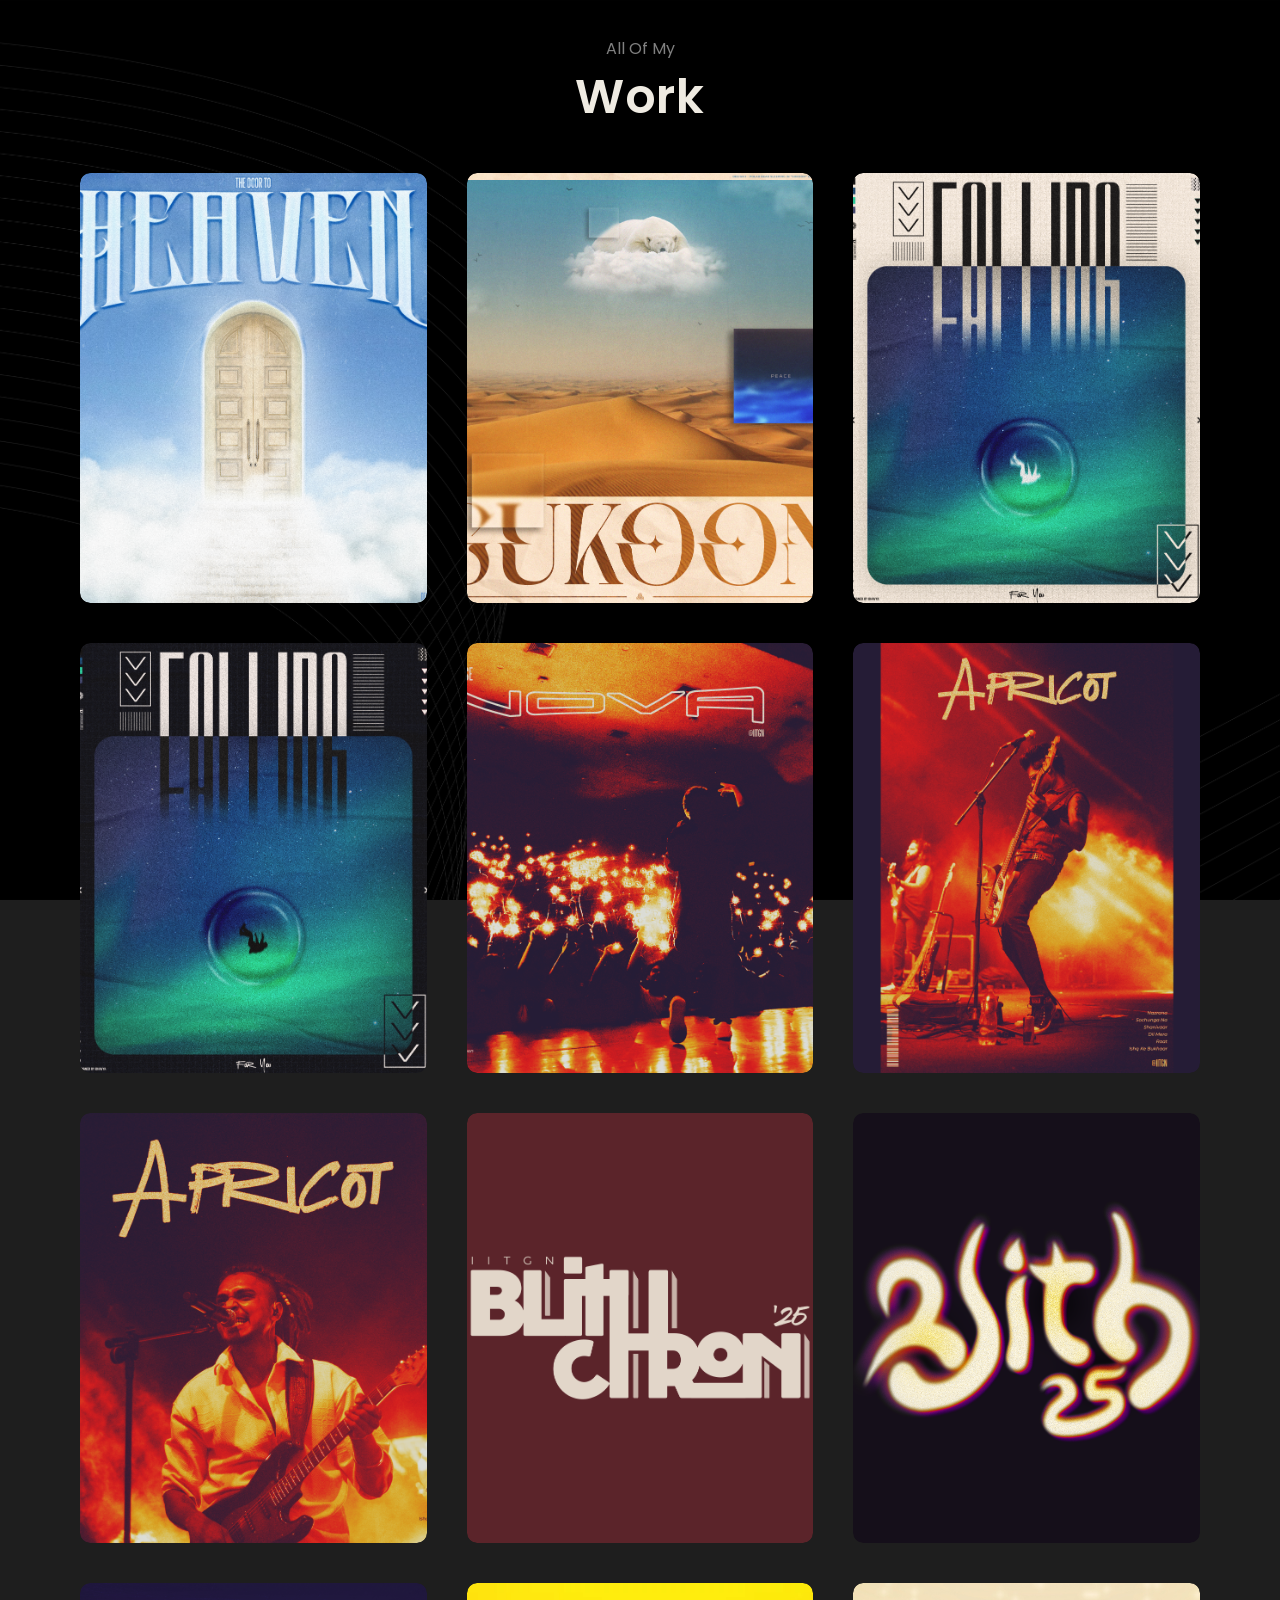
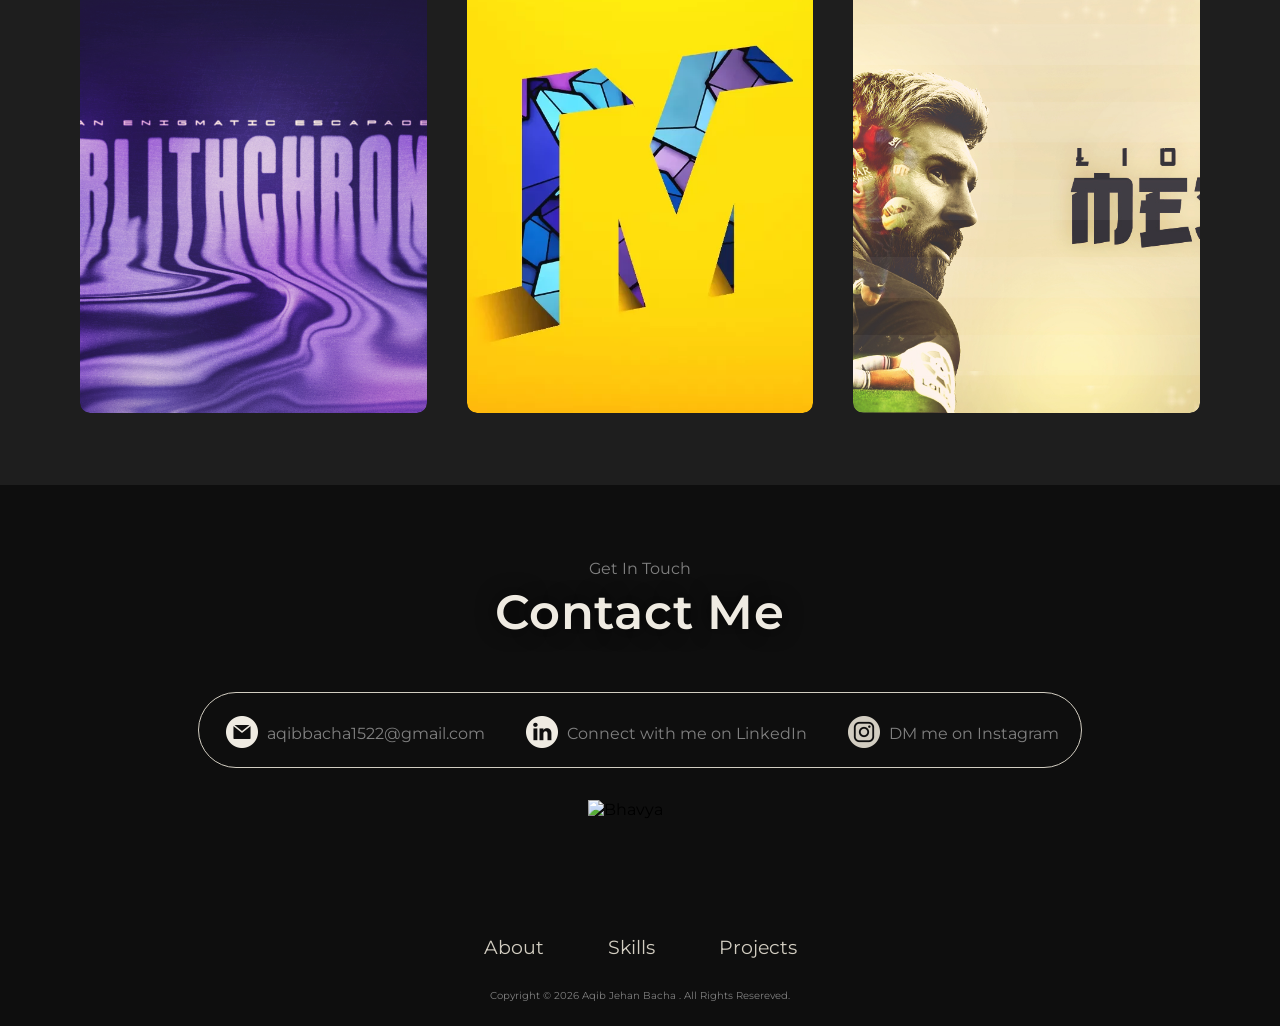
==== projects.html @ 469ee5c5 "Initial commit" ====
<!DOCTYPE html>
<html lang="en">
<head>
    <meta charset="UTF-8">
    <meta name="viewport" content="width=device-width, initial-scale=1.0">
    <title>Bhavya's Projects</title>
    <link rel="stylesheet" href="style.css">
    <link rel="stylesheet" href="mediaqueries.css">
</head>
<body>
    <section id="all-projects">
        <p class="section__text">All Of My</p>
        <h1 class="title">Work</h1>
        <div class="work-list">
            <a href="./Assets/Heaven.png"><div class="work">
                <img src="./Assets/Heaven.png" alt="The Door To Heaven">
                <div class="layer">
                    <h3>The Door To Heaven</h3>
                </div>
            </div></a>
            <a href="./Assets/Sukoon.png"><div class="work">
                <img src="./Assets/Sukoon.png" alt="Sukoon">
                <div class="layer">
                    <h3>Sukoon</h3>
                </div>
            </div></a>
            <a href="./Assets/Falling.png"><div class="work">
                <img src="./Assets/Falling.png" alt="Falling - Light">
                <div class="layer">
                    <h3>Falling - Light</h3>
                </div>
            </div></a>
            <a href="./Assets/Falling dark.png"><div class="work">
                <img src="./Assets/Falling dark.png" alt="Falling - Dark">
                <div class="layer">
                    <h3>Falling - Dark</h3>
                </div>
            </div></a>
            <a href="./Assets/nova.png"><div class="work">
                <img src="./Assets/nova.png" alt="Iqlipse Nova Poster">
                <div class="layer">
                    <h3>Iqlipse Nova @IITGN</h3>
                </div>
            </div></a>
            <a href="./Assets/apricort2.png"><div class="work">
                <img src="./Assets/apricort2.png" alt="Apricot Poster 2">
                <div class="layer">
                    <h3>Apricot Poster 2</h3>
                </div>
            </div></a>
            <a href="./Assets/tshirt idea1.png"><div class="work">
                <img src="./Assets/tshirt idea1.png" alt="Apricot Poster 1">
                <div class="layer">
                    <h3>Apricot Poster 1</h3>
                </div>
            </div></a>

            <a href="./Assets/random blith logo attempt.png"><div class="work">
                <img src="./Assets/random blith logo attempt.png" 
                alt="Minimal Clean Typography - Blithcron">
                <div class="layer">
                    <h3>Minimal Clean Typography - Blithchron</h3>
                </div>
            </div></a>
            <a href="./Assets/blith2.png"><div class="work">
                <img src="./Assets/blith2.png" alt="Typography - Blith 25">
                <div class="layer">
                    <h3>Typography - Blith 25</h3>
                </div>
            </div></a>
            <a href="./Assets/blith3.1.png"><div class="work">
                <img src="./Assets/blith3.1.png" alt="Melted Text - Blithchron">
                <div class="layer">
                    <h3>Melted Text - Blithchron</h3>
                </div>
            </div></a>
            <a href="./Assets/maxresdefault.jpg"><div class="work">
                <img src="./Assets/maxresdefault.jpg" alt="Abstract Text Wallpaper">
                <div class="layer">
                    <h3>Abstract Alphabet Wallpaper</h3>
                </div>
            </div></a>
            <a href="./Assets/messi wallpaper.jpg"><div class="work">
                <img src="./Assets/messi wallpaper.jpg" alt="Messi Wallpaper">
                <div class="layer">
                    <h3>Double Exposure Messi Wallpaper</h3>
                </div>
            </div></a>
            
        </div>
    </section>
    <section id="contact">
        <p class="section__text" style="padding-bottom: 0.3rem;">Get In Touch</p>
        <h1 class="title" style="font-weight: 600;">Contact Me</h1>
        <div class="contact-info-upper-container">
            <div class="contact-info-container">
                <a href="mailto:aqibbacha1522@gmail.com ">
                    <img src="./Assets/email.png" alt="Email icon"
                    class="icon contact-icon">
                    <p>aqibbacha1522@gmail.com </p>
                </a>
            </div>
            <div class="contact-info-container">
            <a href="https://www.linkedin.com/in/bhavya-parmar/">
                <img src="./Assets/linkedin.png" alt="LinkedIn" 
                class="icon contact-icon">
                <p>Connect with me on LinkedIn</p>
            </a>
            </div>
            <div class="contact-info-container">
            <a href="https://www.instagram.com/bhavyeahhh_/">
                <img src='./Assets/insta.png' alt="My Instagram Handle" 
                class="icon contact-icon">
                <p>DM me on Instagram</p>
            </a>
            </div>
        </div>
        <div class="logo"><img src="./Assets/Bhavya.png"
            alt="Bhavya" onclick="location.href='./index.html#profile'">
        </div>
        
    </section>
    <footer>
        <nav>
            <div class="nav-links-container">
                <ul class="nav-links">
                    <li><a href="index.html#about">About</a></li>
                    <li><a href="index.html#skills">Skills</a></li>
                    <li><a href="index.html#projects">Projects</a></li>
                </ul>
            </div>
        </nav><br>
        <p>Copyright &#169; 2026 Aqib Jehan Bacha . All Rights Resereved.</p>
    </footer>
    <script defer src="script.js"></script> 
</body>
</html>
---- style.css ----
/*GENERAL*/

@import url('https://fonts.googleapis.com/css2?family=Montserrat:ital,wght@0,100..900;1,100..900&display=swap');
@import url('https://fonts.googleapis.com/css2?family=Poppins:ital,wght@0,100;0,200;0,300;0,400;0,500;0,600;0,700;0,800;0,900;1,100;1,200;1,300;1,400;1,500;1,600;1,700;1,800;1,900&display=swap');
@font-face {
    font-family: myfont;
    src: url("./Assets/BrittanySignature.ttf") format("ttf");
    font-weight: normal;
    font-style: normal;

}

*{
    margin: 0;
    padding: 0;
}

body {   
    font-family: "Montserrat", "Poppins" ;
    background-color: #0e0e0e;

}

body::-webkit-scrollbar {
    display: none;
}

html {
    scroll-behavior: smooth;
}

p {
    color: rgb(128, 128, 128);
}

/* INTRO SCREEN */

.intro{
    position: fixed;
    z-index: 2;
    left: 0;
    top: 0;
    width: 100%;
    height: 100vh;
    background-color: #0c0c0c;
    transition: 1s;
}

.logo-header {
    position: absolute;
    top: 45%;
    left: 50%;
    transform: translate(-50%, -50%);
    color: #d2cdc1;
}

.intro-logo {
    position: relative;
    display: inline-block;
    bottom: -25px;
    opacity: 0;
    font-weight: 300;
    font-family: 'Montserrat';
}

.intro-logo.active {
    bottom: 0;
    opacity: 1;
    transition: ease-in-out 0.5s;
}

.intro-logo.fade {
    bottom: 150px;
    opacity: 0;
    transition: ease-in-out 0.5s;
}


/*TRANSITION*/

a, .btn {
  transition: all 300ms ease;  
}

/*DESKTOP NAV*/

#desktop-nav {
    display: flex;
    width: 90%;
    
    position: absolute;
    justify-content: space-between;
    align-items: center;
    height: 10vh;
    padding: 0 5%;
    z-index: 1;

    /* transition: all 300ms ease; */
}

/* .bgcolor {
    background-color:none;
    transition: all 300ms ease;
} */


.nav-links {
    gap: 4rem;
    list-style: none;
    font-size: 1.2rem;
    margin-top: 0.3rem;

}

a {
    color: #d2cdc1;
    text-decoration: none;
    text-decoration-color: #141414;
}

nav a:hover {
    color: purple;
    text-decoration: underline;
    text-underline-offset: 0.8rem;
}

#desktop-nav .logo {
    display: flex;
    height: 65px;
    width: 105px;
    margin-top: 0.5rem;
    padding-left: 10px;
}

.logo:hover {
    cursor: pointer;
}

/*HAMBURGER NAV*/


#hamburger-nav, .nav-links {
    display: flex;
}

#hamburger-nav {
    justify-content: center;
    align-items: center;
    height: 10vh;
    padding-left: 5rem;
    padding-right: 6rem;
    position: absolute;
    background-color: transparent;
    color: transparent;
    z-index: 1;
}

#hamburger-nav {
    display: none;
}

.hamburger-menu {
    position: relative;
    display: inline-block;
}

.hamburger-icon {
    display: flex;
    flex-direction: column;
    justify-content: space-between;
    height: 24px;
    width: 30px;
    cursor: pointer;
}

.hamburger-icon span {
    width: 100%;
    height: 2px;
    background-color: #d2cdc1;
    transition: all 0.3 ease-in-out;
}

.menu-links {
    position: absolute;
    top: 100%;
    right: 0;
    background-color: #141414;
    width: fit-content;
    max-height: 0;
    overflow: hidden;
    transition: all 0.3 ease-in-out;
}

.menu-links a {
    display: block;
    padding: 10px;
    text-align: center;
    font-size: 1.5rem;
    color: #d2cdc1;
    text-decoration: none;
    transition: all 0.3 ease-in-out;
}

.menu-links li {
    list-style: none;
}

.menu-links.open {
    max-height: 300px;
}

.hamburger-icon.open span:first-child {
    transform: rotate(45deg) translate(10px,5px);
}

.hamburger-icon.open span:nth-child(2) {
    opacity: 0;;
}

.hamburger-icon.open span:last-child {
    transform: rotate(-45deg) translate(10px,-5px);
}

.hamburger-icon span:first-child {
    transform: none;
}

.hamburger-icon span:first-child {
    opacity: 1;
}

.hamburger-icon span:first-child {
    transform: none;
}

/*SECTIONS*/

section {
    padding-top: 4vh;
    height: 96vh;
    box-sizing: border-box;
    min-height: fit-content;
}

.section-container {
    display: flex;
}

/*PROFILE SECTION*/

#profile {
    padding-top: 3.5rem;
    display: flex;
    justify-content: center;
    gap: 10rem;
    height: 100vh;
    background-color: #0a0a0a;
    background-image: url('./Assets/bg.png');
    background-size: cover;
    background-repeat: no-repeat;
    background-attachment: fixed;
    background-position: center;
    background-blend-mode: overlay;
    background-size: 105%;
}



.home-pic {
    display: flex;
    height: 400px;
    width: 400px;
    margin: 9.4rem 0;
    border-radius: 50%;
    box-shadow: 0 0 25px rgba(0, 0, 0,0.4);
}

.section__text {
    align-self: center;
    text-align: center;
    opacity: 0;
    transition: all 800ms;
    filter: blur(5px);
}

.show{
    opacity: 1;
    filter: blur(0);

}

.section__text p {
    color: #a9a69e;
    text-shadow: 0 0 20px rgba(0,0,0, 0.744);
}

.section__text__p1 {
    font-weight: 600;
    text-align: center;
    font-size: 1.5rem;
    margin-bottom: 0.4rem;
    margin-top: 0.7rem;
}

.section__text__p2 {
    font-weight: 400;
    letter-spacing: 0.1rem;
    font-size: 1.2rem;
}

.title {
    font-weight: 700;
    font-size: 3rem;
    text-align: center;
    color: #efebe2;
    margin-bottom: 0.6rem;
    text-shadow: 0 0 20px rgba(0,0,0, 0.744);
    letter-spacing: 0.05rem;
}

#socials_container {
    display: flex;
    justify-content: center;
    margin-top: 2rem;
    gap: 1rem;
}

/*ICONS*/

.icon {
    cursor: pointer;
    height: 2rem;
    margin-top: 1rem;
    text-shadow: 0 0 20px rgba(0,0,0, 0.8);
    padding-inline: 5px;
}

.btn-container {
    display: flex;
    justify-content: center;
    gap: 1rem;
    transition-delay: 1s;
}

.btn {
    font-weight: 600;
    transition: all 300ms ease;
    padding: 1rem;
    width: 8rem;
    border-radius: 2rem;
    margin-top: 1.4rem;   
    box-shadow: 0 0 20px rgba(0, 0, 0, 0.8);
    text-shadow: 0 0 20px rgba(0,0,0, 0.8);
}

.btn-color-1, .btn-color-2 {
    border: #d2cdc1 0.1rem solid;
}
.btn-color-2 {
    color: #d2cdc1;
}

.btn-color-1:hover, .btn-color-2:hover {
    cursor: pointer;
}

.btn-color-2:hover {
    background: none;
    color: purple;
    border: purple 0.1rem solid;
    box-shadow: 0 0 20px rgba(128,0,128,0.3);
}

.btn-color-1:hover {
    background: purple;
    color: #d2cdc1;
    border: purple;
    box-shadow: 0 0 20px rgba(128,0,128,0.3);
}

.btn-color-2 {
    background: none;
}

btn-color-2:hover {
    border:#d2cdc1 0.1rem solid;
}

.btn-container {
    gap: 1.5rem;
}

/*ABOUT SECTION*/

#about {
    position: relative;
    padding-top: 3rem;
    height: 100vh;
    background-color: #222222;
    background-image: url('./Assets/black.jpg');
    background-size: cover;
    background-repeat: no-repeat;
    background-blend-mode: overlay;
    font-family: "Poppins";
}

.title2 {
    font-family: "Poppins", sans-serif;
    color: #efebe2;
    margin-top: 0.3rem;
    font-weight: 500;
    font-size: 3rem;
    text-align: center;
    text-shadow: 0 0 20px rgba(0,0,0, 0.744);
    letter-spacing: 0.05rem;
}

.about-pic {
    height: 400px;
    width: 400px;
    margin-left: 10rem;
    margin-top: 5rem;
    border-radius: 4rem;
    box-shadow: 0 0 25px rgba(0, 0, 0,0.4);
}

.about-containers {
    gap: 4rem;
    margin-bottom: 2rem;
    padding-left: 2rem;
    padding-right: 11rem;
}

.about-details-container {
    justify-content: center;
    flex-direction: column;
    
}

.about-containers,
.about-details-container {
    display: flex;
}


.details-container {
    padding-bottom: 0.8rem;
    flex: 1;
    background: none;
    border-radius: 2.6rem;
    border: #070707 0.1rem solid;
    border-color: #d2cdc1;
    text-align: center;
    line-height: 1.25rem;
    transition: all 300ms ease;
}

.details-container:hover {
    background: #0a0a0a;
    color: purple;
    border: purple 0.1rem solid;
    box-shadow: 0 0 20px rgba(128,0,128,0.3);
}

.section-container {
    gap: 4rem;
    height: 80%;
}


.about-headings {
    color: #d2cdc1;
    padding-top: 0.3rem;
    padding-bottom: 0.3rem;
}

.text-container {
    font-family: "Poppins", sans-serif;
    font-weight: 300;
    color: #d2cdc1;
    padding-left: 2rem;
    padding-right: 11rem;
    text-align: left;
    line-height: 1.5rem;

}

/*SKILLS*/

#skills {
    position: relative;
    background-image: url(./Assets/about.jpeg);
    padding: 5rem 0;
    height: 100vh;
    background-color: #0c0c0c;
    background-size: cover;
    background-repeat: no-repeat;
    background-blend-mode: overlay;
    font-family: "Poppins";
    background-position: center;
    background-attachment: fixed;
    height: fit-content;
}

#skills .title{
    font-weight: 600;
}

.skills-subtitle {
    color: #d2cdc1;
    font-weight: 600;
    font-size: 1.75rem;
    margin-bottom: 2rem;
    margin-top: 2rem;

}

.skills-details-container {
    display: flex;
    justify-content: center;
    flex-direction: column;
}

.article-container {
    display: flex;
    text-align: initial;
    flex-wrap: wrap;
    flex-direction: row;
    gap: 2rem;
    justify-content: space-evenly;
    padding-bottom: 1rem;
}

article {
    display: flex;
    width: 15rem;
    justify-content: left;
    gap: 0.5rem;
    margin-top: 0.5rem;
}
article .icon {
    cursor: default;
}

article h3{
    color: #d2cdc1;
}

.sk-details-container {
    padding-bottom: 0.8rem;
    flex: 1;
    background: none;
    border-radius: 2.6rem;
    border: #070707 0.1rem solid;
    border-color: #d2cdc1;
    text-align: center;
    line-height: 1.25rem;
    margin-left: 11%;
    margin-right: 11%;
    margin-top: 2rem;
    padding-bottom: 0.7rem;
    transition: all 300ms ease;
}

.sk-details-container:hover{
    background: #0a0a0a;
    color: purple;
    border: purple 0.1rem solid;
    box-shadow: 0 0 15px rgba(128,0,128,0.2);
}



/* PROJECTS */

#projects {
    position: relative;
    background-image: url("./Assets/huji22.jpg");
    background-color: #1e1e1e;
    background-size: cover;
    background-repeat: no-repeat;
    background-blend-mode: overlay;
    font-family: "Poppins";
    height: fit-content;
    padding-bottom: 3rem;
}

#projects .title {
    font-weight: 600;
}

.work-list {
    display: grid;
    grid-template-columns: repeat(auto-fit, minmax(300px, 2fr));
    grid-gap: 40px;
    margin: 40px 5rem;
}

.work {
    border-radius: 10px;
    position: relative;
    overflow: hidden;
}

.work img {
    width: 100%;
    border-radius: 10px;
    display: block;
    aspect-ratio: 1/1;
    transition: transform 0.3s;
}

.layer {
    width: 100%;
    height: 0;
    background: linear-gradient(rgba(0,0,0,0), #070707) ;
    border-radius: 10px;
    position: absolute;
    left: 0;
    bottom: 0;
    overflow: hidden;
    display: flex;
    align-items: center;
    justify-content: center;
    flex-direction: column;
    text-align: center;
    transition: height 0.3s;
}

.layer h3 {
    color: #d2cdc1;
    text-shadow: 0 0 40px #070707;
    font-weight: 600;
}


.work img {
    height: 430px;
    width: 100%;
    object-fit: cover;
}

.work:hover img{
    transform: scale(1.1);
    width: 100%;
    border-radius: 10px;
    display: block;
    
}

.work:hover .layer {
    height: 100%;
}

.work:hover{
    box-shadow:  0 0 40px rgba(0, 0, 0, 0.204);
}

#projects button {
    margin: 3rem auto auto auto;
    display: block;
}


/* CONTACT */

#contact {
    height: 50vh;
    display: flex;
    justify-content: center;
    flex-direction: column;
    align-items: center;
    padding-bottom: 2rem;
}

.contact-info-upper-container {
    display: inline-block;
    justify-content: center;
    border-radius: 4rem;
    border: #d2cdc1 0.1rem solid;
    margin-top: 2.6rem;
    margin-left: auto;
    margin-right: auto;
    margin-bottom: 1rem;
    padding: 0.4rem;
    transition: all 0.3s ease;
}

.contact-info-upper-container:hover {
    border-color: purple;
    box-shadow: 0 0 30px rgba(128, 0, 128, 0.14);
}

.contact-info-container {
    display: inline-block;
    align-items: center;
    justify-content: center;
    gap: 1rem;
    margin: 0.05rem 1rem;
    padding-bottom: 0.5rem;
    width: auto;
}

.contact-info-container p {
    display: inline-block;
    justify-content: center;
    vertical-align: 9px;
}

.contact-info-container img:hover {
    color: purple;
    fill: purple;
}


#contact .logo img {
    display: flex;
    margin-top: 1rem;
    justify-content: center;
    align-items: center;
    height: 65px;
    width: 105px;
 
}

/* FOOTER */

footer{
    display: flex;
    flex-direction: column;
    align-items: center;
    justify-content: center;
}

footer .nav-links-container, .nav-links {
    padding: 0;
    margin: auto;
}
footer nav{
    padding: 0;
}

footer .nav-links-container2 {
    display: flex;
    flex-direction: column;
    justify-content: center;
    align-items: center;
    padding: 0;
    margin-top: 0.5rem;
}

.nav-links-container2 .nav-links{
    padding: 0;
    align-items: center;
    display: flex;
    flex-direction: row;
    justify-content: center;
}

footer p {
    display: flex;
    justify-content: center;
    margin-top: 0.7rem;
    padding-bottom: 1.5rem;
    font-size: x-small;
}


/* ALL PROJECTS PAGE */

#all-projects {
    position: relative;
    background-image: url("./Assets/huji25.jpg");
    background-color: #1e1e1e;
    background-size: cover;
    background-repeat: no-repeat;
    background-blend-mode: overlay;
    background-position: center;
    background-attachment: fixed;
    font-family: "Poppins";
    height: auto;
    padding-bottom: 2rem;
}

#all-projects p{
    height: 100%;
}


#all-projects .title{
    font-weight: 600;
}
---- mediaqueries.css ----
@media screen and (max-width: 1244px){
    #about{
        height: fit-content;
        padding-bottom: 4rem;
    }
    #about .section__pic-container{
        display: flex;
        justify-content: center;
        align-items: center;
    }
    .about-pic {
        width: 300px;
        height: 300px;
        margin: auto;
        margin-top: 2rem;
        margin-left: 2rem;
    }
    .about-containers {
        display: flex;
        flex-direction: row;
        flex-wrap: wrap;
        flex: 1;
        justify-content: center;
        align-items: center;
        margin-top: 2rem;
        padding: 0 2rem;
        gap: 2rem;
    }
    .about-containers .details-container {
        padding-left: 2rem;
        padding-right: 2rem;
        min-width: 16rem;
    }
    #about .text-container {
        padding: 0 2rem;
    }

}
@media screen and (max-width: 1140px){
    
    #desktop-nav .nav-links {
        display: none;
    }
    #desktop-nav{
        margin: 0;
        left: 0;
    }
    #hamburger-nav{
        display: flex;
        right: 0;
        padding-right: 5%;
    }
    #skills, .skills-details-container {
        padding-bottom: 3rem;
    }
    #profile{
        height: auto;
        padding-top: 7rem;
        padding-bottom: 2rem
    }
    #profile, .section-container {
        display: block;
    }

    section, .section-container {
        height: fit-content;
        justify-content: center;
    }
    section {
        padding: 5%;
    }
    .home-pic {
        width: 275px;
        height: 275px;
        margin: auto;
    }
    .about-pic {
        width: 300px;
        height: 300px;
        margin: auto;
        margin-top: 2rem;

    }
    .intro{
        width:100%;
    }
    .hamburger-nav{
        right: 0;
    }


    #skills{
        height: fit-content;
    }

    .skills-details-container{
        padding: 0 8%;
    }

    .sk-details-container{
        margin: 0;
    }
    #contact {
        height: fit-content;
    }
    #contact .title{
        margin-bottom: 2rem;
    }
    .contact-info-upper-container{
        width: fit-content;
        display: flex;
        flex-direction: column;
        border-radius: 2rem;
        margin: 0;
        margin-bottom: 1rem;
        padding: 0;
        padding-bottom: 0.2rem;
    }
    footer{
        display: flex;
        flex-direction: column;
        align-items: center;
        justify-content: center;
    }

    footer .nav-links-container, .nav-links {
        padding: 0;
        margin: auto;
    }
    footer nav{
        padding: 0;
    }

    #all-projects{
        width: 100%;
        margin: 0;
    }
    .work-list{
        grid-template-columns: repeat(auto-fit, minmax(400px, 1fr));
        padding: 0 5%;
    }

}

@media screen and (max-width: 825px){
    .about-containers .details-container {
        padding-left: 2rem;
        padding-right: 2rem;
        max-width: 15rem;
    }
}

@media screen and (max-width: 620px){
    .work-list{
        margin: 0;
        grid-template-columns: auto;
    }
    section{
        width: auto;
        margin-left: 0;
        margin-right: 0;
        padding: 3%;
    }
    #contact{
        margin-top: 1rem;
    }
}

@media(prefers-reduced-motion) {
    .section__text{
        transition: none;
    }
}
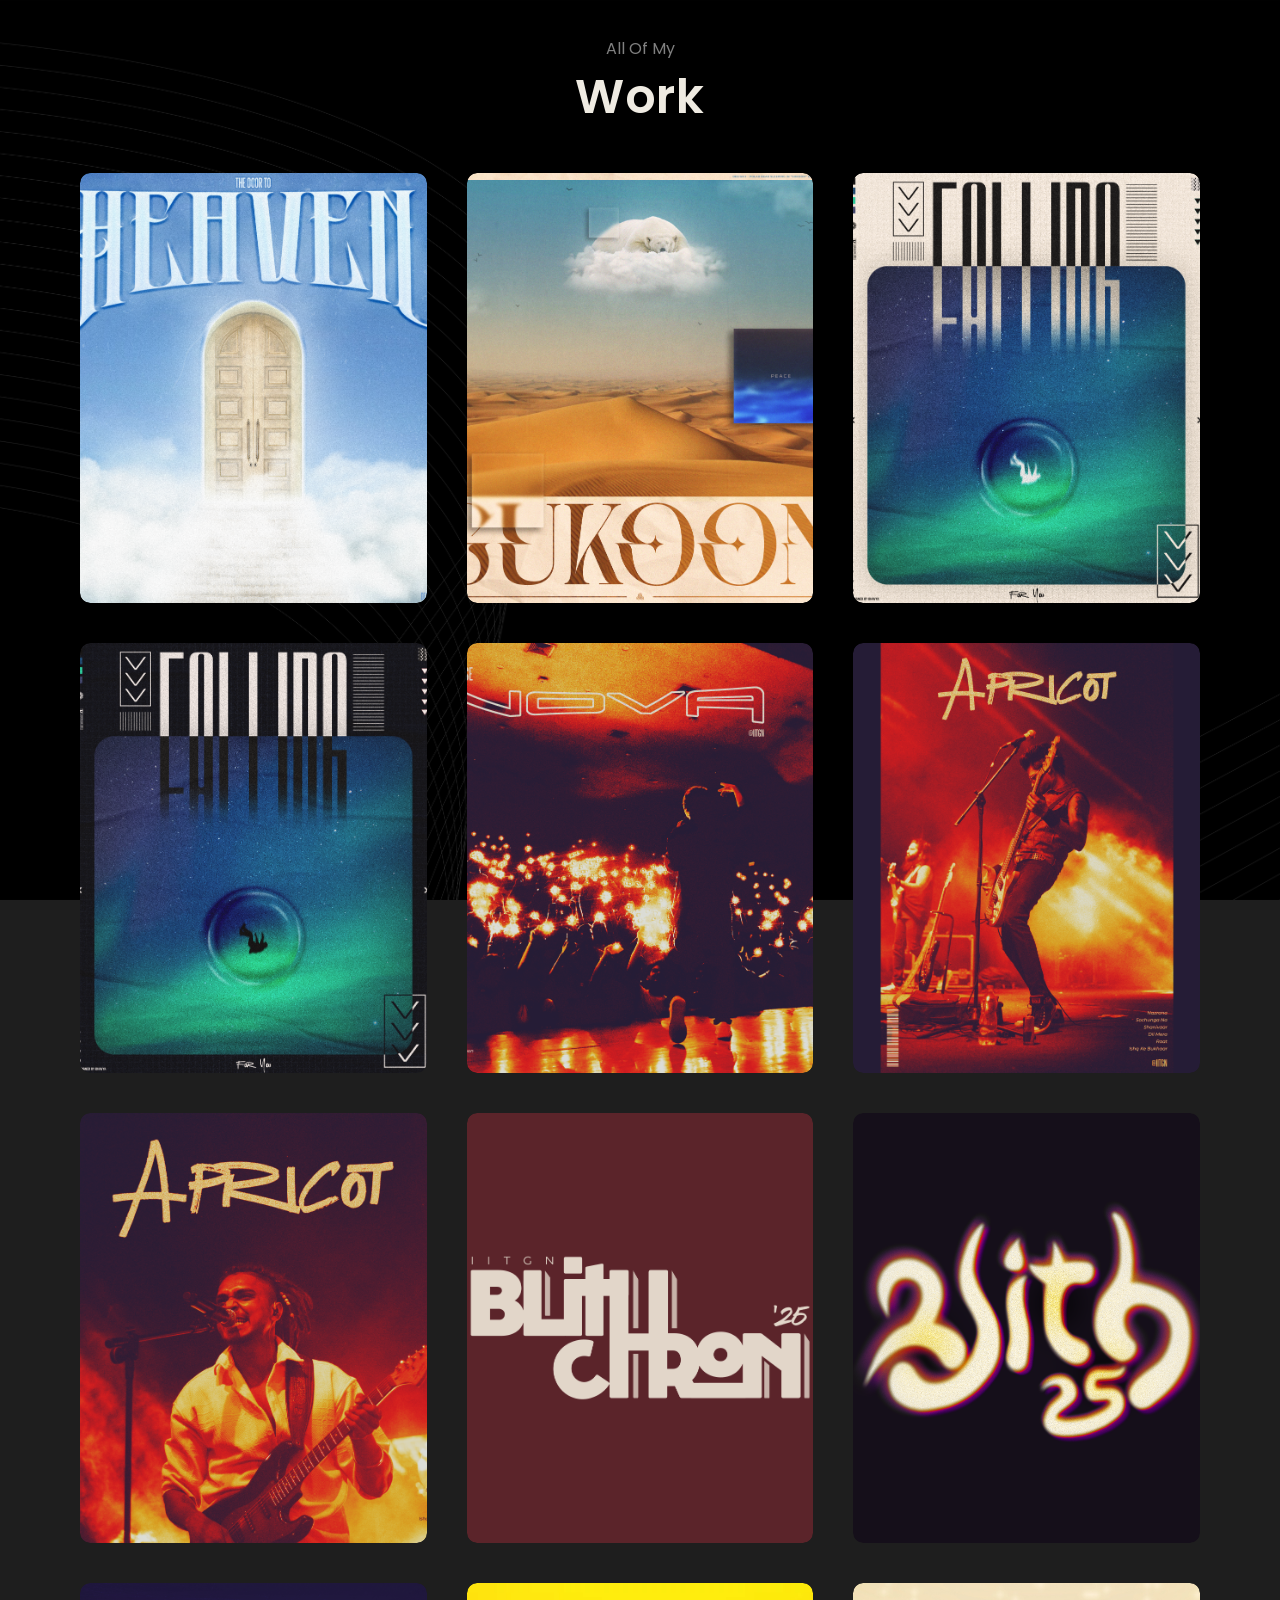
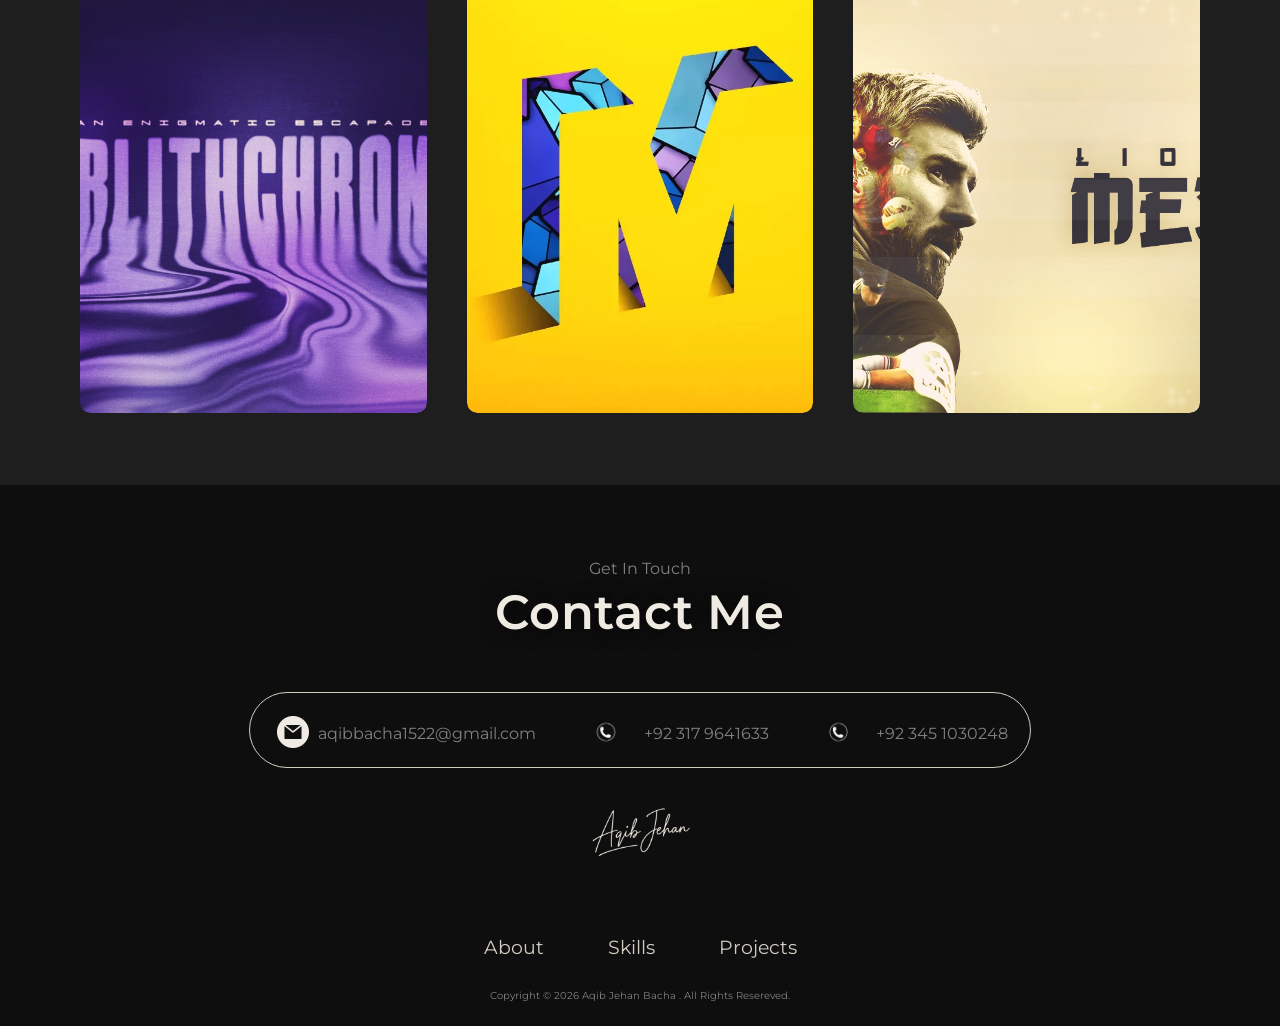
==== commit 3eb93e1b: "df" ====
--- a/projects.html
+++ b/projects.html
@@ -90,36 +90,41 @@
         </div>
     </section>
     <section id="contact">
-        <p class="section__text" style="padding-bottom: 0.3rem;">Get In Touch</p>
-        <h1 class="title" style="font-weight: 600;">Contact Me</h1>
-        <div class="contact-info-upper-container">
-            <div class="contact-info-container">
-                <a href="mailto:aqibbacha1522@gmail.com ">
-                    <img src="./Assets/email.png" alt="Email icon"
-                    class="icon contact-icon">
-                    <p>aqibbacha1522@gmail.com </p>
-                </a>
-            </div>
-            <div class="contact-info-container">
-            <a href="https://www.linkedin.com/in/bhavya-parmar/">
-                <img src="./Assets/linkedin.png" alt="LinkedIn" 
-                class="icon contact-icon">
-                <p>Connect with me on LinkedIn</p>
+    <p class="section__text" style="padding-bottom: 0.3rem;">Get In Touch</p>
+    <h1 class="title" style="font-weight: 600;">Contact Me</h1>
+
+    <div class="contact-info-upper-container">
+
+        <!-- Email -->
+        <div class="contact-info-container">
+            <a href="mailto:aqibbacha1522@gmail.com">
+                <img src="./Assets/email.png" alt="Email icon" class="icon contact-icon">
+                <p>aqibbacha1522@gmail.com</p>
             </a>
-            </div>
-            <div class="contact-info-container">
-            <a href="https://www.instagram.com/bhavyeahhh_/">
-                <img src='./Assets/insta.png' alt="My Instagram Handle" 
-                class="icon contact-icon">
-                <p>DM me on Instagram</p>
+        </div>
+
+        <!-- Phone 1 -->
+        <div class="contact-info-container">
+            <a href="tel:+923179641633">
+                <img src="./Assets/phone.png" alt="Phone icon" class="icon contact-icon">
+                <p>+92 317 9641633</p>
             </a>
-            </div>
         </div>
-        <div class="logo"><img src="./Assets/Bhavya.png"
-            alt="Bhavya" onclick="location.href='./index.html#profile'">
+
+        <!-- Phone 2 -->
+        <div class="contact-info-container">
+            <a href="tel:+923451030248">
+                <img src="./Assets/phone.png" alt="Phone icon" class="icon contact-icon">
+                <p>+92 345 1030248</p>
+            </a>
         </div>
-        
-    </section>
+
+    </div>
+
+    <div class="logo">
+        <img src="./Assets/aqib.png" alt="Aqib" onclick="location.href='./#profile'">
+    </div>
+</section>
     <footer>
         <nav>
             <div class="nav-links-container">
